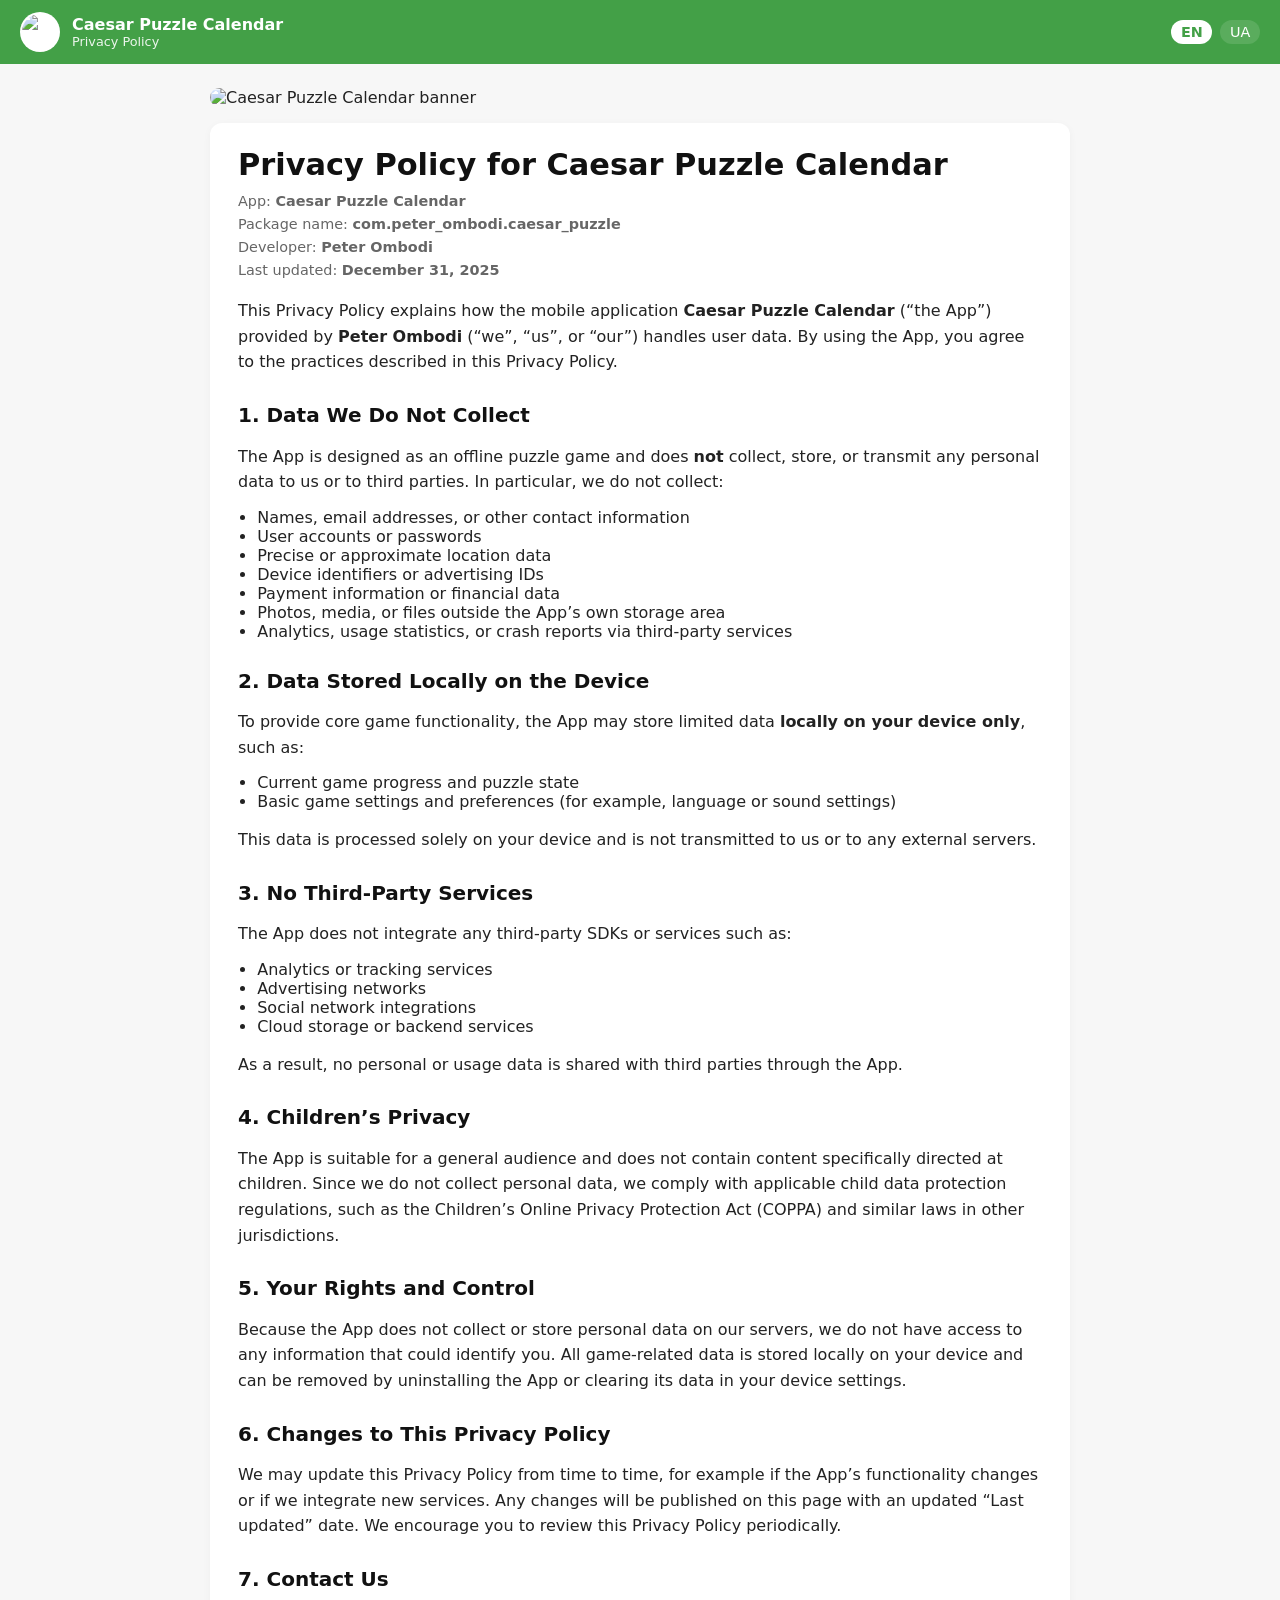
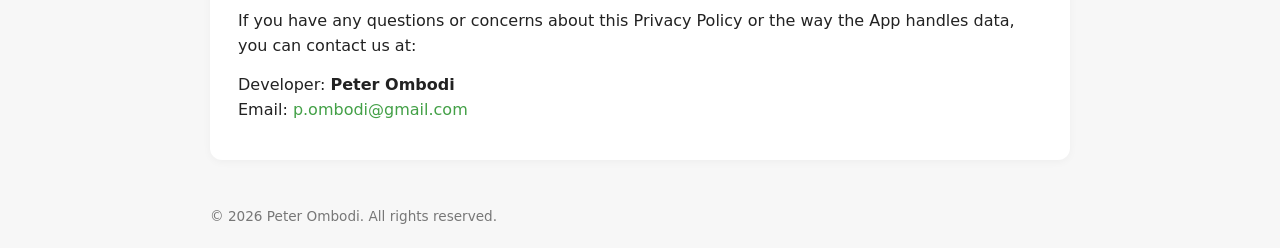
==== en/index.html @ b427f7bf "Create index.html" ====
<!DOCTYPE html>
<html lang="en">
<head>
  <meta charset="UTF-8" />
  <title>Privacy Policy – Caesar Puzzle Calendar</title>
  <meta name="viewport" content="width=device-width, initial-scale=1.0" />
  <meta
    name="description"
    content="Privacy Policy for the Caesar Puzzle Calendar mobile application by Peter Ombodi."
  />
  <link rel="icon" type="image/png" href="../assets/favicon_64.png" />
  <style>
    :root {
      --accent: #43a047;
    }

    * {
      box-sizing: border-box;
    }

    body {
      margin: 0;
      font-family: system-ui, -apple-system, BlinkMacSystemFont, "Segoe UI",
        sans-serif;
      background-color: #f7f7f7;
      color: #222;
    }

    header {
      background: var(--accent);
      color: #fff;
      padding: 0.75rem 1.25rem;
      display: flex;
      align-items: center;
      justify-content: space-between;
    }

    .brand {
      display: flex;
      align-items: center;
      gap: 0.75rem;
    }

    .brand img.logo {
      width: 40px;
      height: 40px;
      border-radius: 50%;
      background: #fff;
      padding: 2px;
    }

    .brand-title {
      display: flex;
      flex-direction: column;
      line-height: 1.2;
    }

    .brand-title span:first-child {
      font-weight: 600;
    }

    nav.lang-switch {
      display: flex;
      gap: 0.5rem;
      font-size: 0.9rem;
    }

    nav.lang-switch a,
    nav.lang-switch span {
      padding: 0.25rem 0.6rem;
      border-radius: 999px;
      text-decoration: none;
    }

    nav.lang-switch a {
      background: rgba(255, 255, 255, 0.12);
      color: #fff;
    }

    nav.lang-switch a:hover {
      background: rgba(255, 255, 255, 0.22);
    }

    nav.lang-switch span.active {
      background: #fff;
      color: var(--accent);
      font-weight: 600;
    }

    .banner {
      max-width: 900px;
      margin: 1.5rem auto 0;
      padding: 0 1.25rem;
    }

    .banner img {
      width: 100%;
      max-width: 1024px;
      border-radius: 12px;
      display: block;
      margin: 0 auto;
    }

    main {
      max-width: 900px;
      margin: 1rem auto 3rem;
      padding: 0 1.25rem;
    }

    .card {
      background: #fff;
      border-radius: 12px;
      padding: 1.5rem 1.75rem;
      box-shadow: 0 2px 8px rgba(0, 0, 0, 0.04);
    }

    h1, h2 {
      color: #111;
    }

    h1 {
      font-size: 1.9rem;
      margin-top: 0;
      margin-bottom: 0.5rem;
    }

    h2 {
      margin-top: 1.75rem;
      font-size: 1.25rem;
    }

    p {
      margin: 0.3rem 0 0.8rem;
      line-height: 1.6;
    }

    .meta {
      font-size: 0.9rem;
      color: #666;
      margin-bottom: 1rem;
    }

    ul {
      padding-left: 1.2rem;
      margin-top: 0.2rem;
    }

    a {
      color: var(--accent);
      text-decoration: none;
    }

    a:hover {
      text-decoration: underline;
    }

    footer {
      max-width: 900px;
      margin: 0 auto 1.5rem;
      padding: 0 1.25rem;
      font-size: 0.85rem;
      color: #777;
    }
  </style>
</head>
<body>
  <header>
    <div class="brand">
      <img src="../assets/icon_512.png" alt="Caesar Puzzle Calendar logo" class="logo" />
      <div class="brand-title">
        <span>Caesar Puzzle Calendar</span>
        <span style="font-size: 0.8rem; opacity: 0.9;">Privacy Policy</span>
      </div>
    </div>
    <nav class="lang-switch" aria-label="Language switcher">
      <span class="active">EN</span>
      <a href="../ua/">UA</a>
    </nav>
  </header>

  <div class="banner">
    <img src="../assets/banner.png" alt="Caesar Puzzle Calendar banner" />
  </div>

  <main>
    <section class="card">
      <h1>Privacy Policy for Caesar Puzzle Calendar</h1>
      <p class="meta">
        App: <strong>Caesar Puzzle Calendar</strong><br />
        Package name: <strong>com.peter_ombodi.caesar_puzzle</strong><br />
        Developer: <strong>Peter Ombodi</strong><br />
        Last updated: <strong>December 31, 2025</strong>
      </p>

      <p>
        This Privacy Policy explains how the mobile application
        <strong>Caesar Puzzle Calendar</strong> (“the App”) provided by
        <strong>Peter Ombodi</strong> (“we”, “us”, or “our”) handles user data.
        By using the App, you agree to the practices described in this Privacy Policy.
      </p>

      <h2>1. Data We Do Not Collect</h2>
      <p>
        The App is designed as an offline puzzle game and does
        <strong>not</strong> collect, store, or transmit any personal data to
        us or to third parties. In particular, we do not collect:
      </p>
      <ul>
        <li>Names, email addresses, or other contact information</li>
        <li>User accounts or passwords</li>
        <li>Precise or approximate location data</li>
        <li>Device identifiers or advertising IDs</li>
        <li>Payment information or financial data</li>
        <li>Photos, media, or files outside the App’s own storage area</li>
        <li>Analytics, usage statistics, or crash reports via third-party services</li>
      </ul>

      <h2>2. Data Stored Locally on the Device</h2>
      <p>
        To provide core game functionality, the App may store limited data
        <strong>locally on your device only</strong>, such as:
      </p>
      <ul>
        <li>Current game progress and puzzle state</li>
        <li>Basic game settings and preferences (for example, language or sound settings)</li>
      </ul>
      <p>
        This data is processed solely on your device and is not transmitted to us
        or to any external servers.
      </p>

      <h2>3. No Third-Party Services</h2>
      <p>
        The App does not integrate any third-party SDKs or services such as:
      </p>
      <ul>
        <li>Analytics or tracking services</li>
        <li>Advertising networks</li>
        <li>Social network integrations</li>
        <li>Cloud storage or backend services</li>
      </ul>
      <p>
        As a result, no personal or usage data is shared with third parties
        through the App.
      </p>

      <h2>4. Children’s Privacy</h2>
      <p>
        The App is suitable for a general audience and does not contain content
        specifically directed at children. Since we do not collect personal
        data, we comply with applicable child data protection regulations, such
        as the Children’s Online Privacy Protection Act (COPPA) and similar
        laws in other jurisdictions.
      </p>

      <h2>5. Your Rights and Control</h2>
      <p>
        Because the App does not collect or store personal data on our servers,
        we do not have access to any information that could identify you. All
        game-related data is stored locally on your device and can be removed by
        uninstalling the App or clearing its data in your device settings.
      </p>

      <h2>6. Changes to This Privacy Policy</h2>
      <p>
        We may update this Privacy Policy from time to time, for example if the
        App’s functionality changes or if we integrate new services. Any changes
        will be published on this page with an updated “Last updated” date. We
        encourage you to review this Privacy Policy periodically.
      </p>

      <h2>7. Contact Us</h2>
      <p>
        If you have any questions or concerns about this Privacy Policy or the
        way the App handles data, you can contact us at:
      </p>
      <p>
        Developer: <strong>Peter Ombodi</strong><br />
        Email: <a href="mailto:p.ombodi@gmail.com">p.ombodi@gmail.com</a>
      </p>
    </section>
  </main>

  <footer>
    © <span id="year"></span> Peter Ombodi. All rights reserved.
  </footer>

  <script>
    document.getElementById("year").textContent = new Date().getFullYear();
  </script>
</body>
</html>
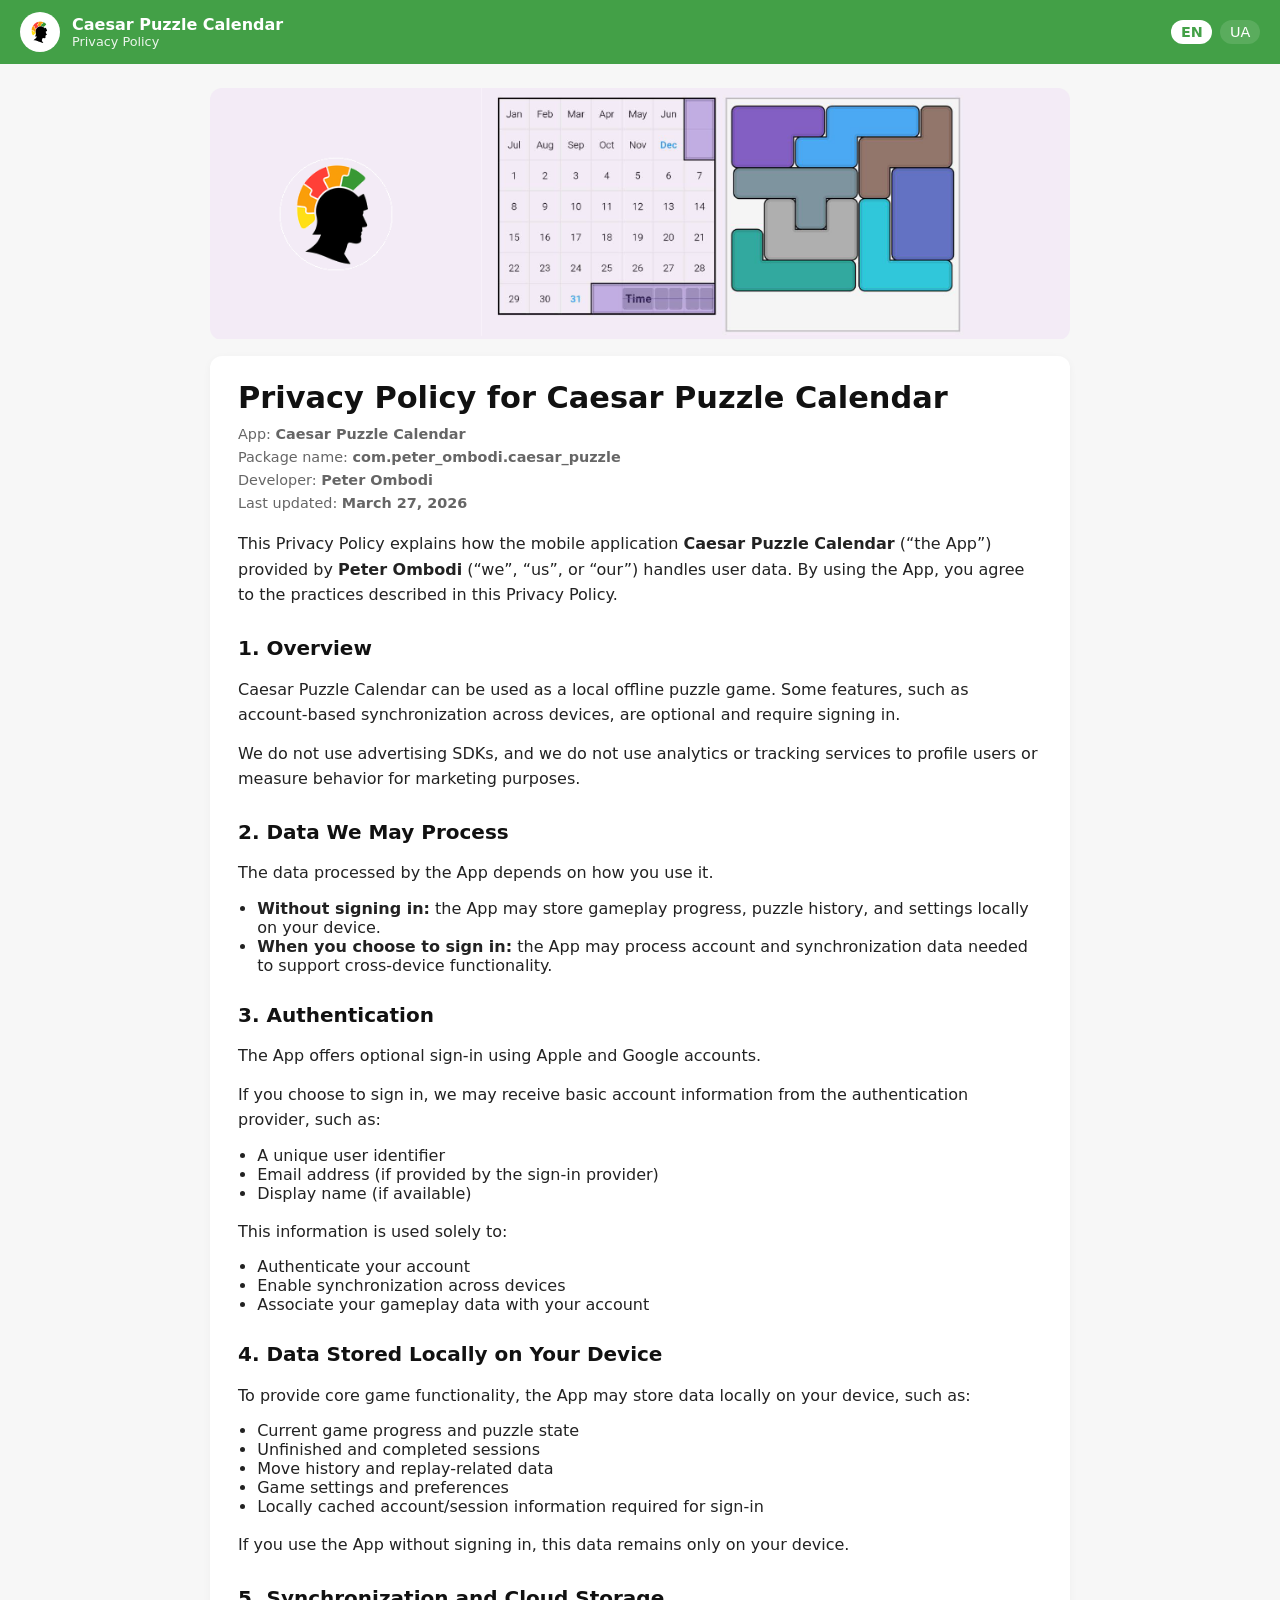
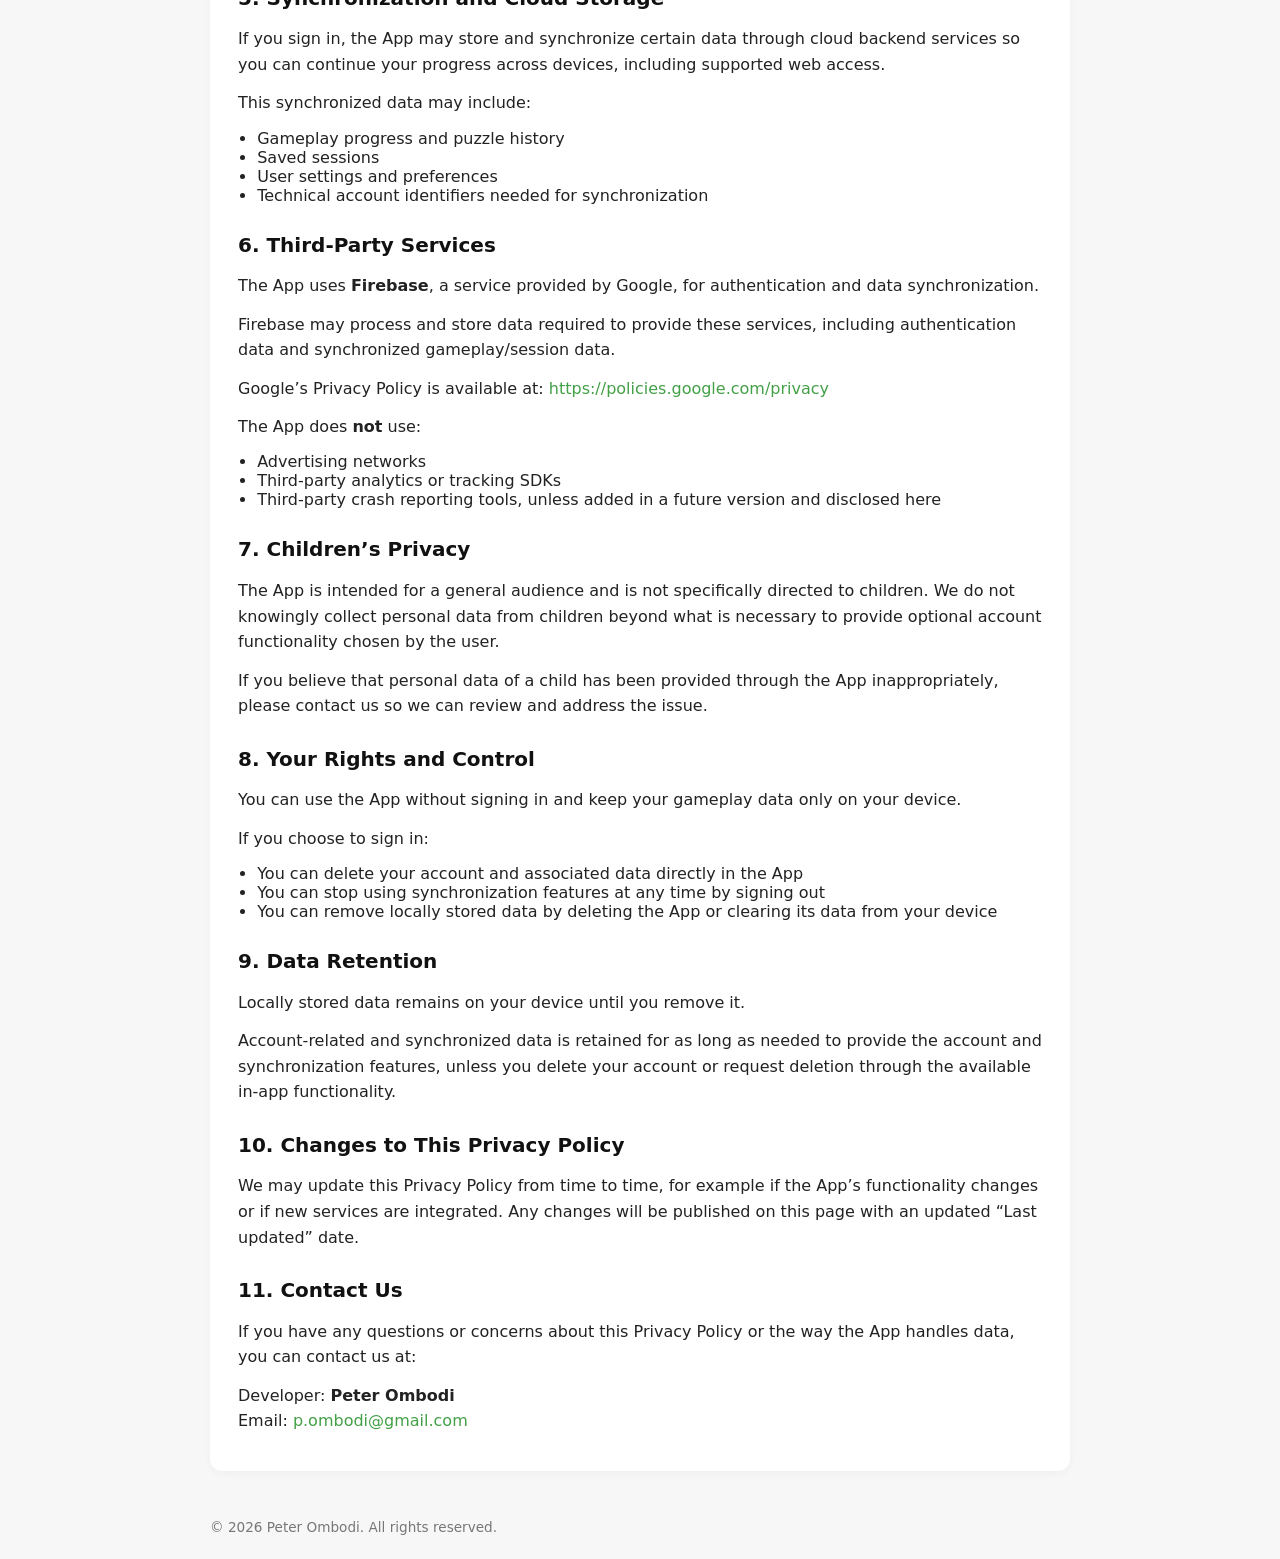
==== commit dc31a402: "Update index.html" ====
--- a/en/index.html
+++ b/en/index.html
@@ -189,7 +189,7 @@
         App: <strong>Caesar Puzzle Calendar</strong><br />
         Package name: <strong>com.peter_ombodi.caesar_puzzle</strong><br />
         Developer: <strong>Peter Ombodi</strong><br />
-        Last updated: <strong>December 31, 2025</strong>
+        Last updated: <strong>March 27, 2026</strong>
       </p>
 
       <p>
@@ -199,80 +199,152 @@
         By using the App, you agree to the practices described in this Privacy Policy.
       </p>
 
-      <h2>1. Data We Do Not Collect</h2>
-      <p>
-        The App is designed as an offline puzzle game and does
-        <strong>not</strong> collect, store, or transmit any personal data to
-        us or to third parties. In particular, we do not collect:
-      </p>
-      <ul>
-        <li>Names, email addresses, or other contact information</li>
-        <li>User accounts or passwords</li>
-        <li>Precise or approximate location data</li>
-        <li>Device identifiers or advertising IDs</li>
-        <li>Payment information or financial data</li>
-        <li>Photos, media, or files outside the App’s own storage area</li>
-        <li>Analytics, usage statistics, or crash reports via third-party services</li>
-      </ul>
-
-      <h2>2. Data Stored Locally on the Device</h2>
-      <p>
-        To provide core game functionality, the App may store limited data
-        <strong>locally on your device only</strong>, such as:
+      <h2>1. Overview</h2>
+      <p>
+        Caesar Puzzle Calendar can be used as a local offline puzzle game.
+        Some features, such as account-based synchronization across devices,
+        are optional and require signing in.
+      </p>
+      <p>
+        We do not use advertising SDKs, and we do not use analytics or tracking
+        services to profile users or measure behavior for marketing purposes.
+      </p>
+
+      <h2>2. Data We May Process</h2>
+      <p>
+        The data processed by the App depends on how you use it.
+      </p>
+      <ul>
+        <li>
+          <strong>Without signing in:</strong> the App may store gameplay progress,
+          puzzle history, and settings locally on your device.
+        </li>
+        <li>
+          <strong>When you choose to sign in:</strong> the App may process account
+          and synchronization data needed to support cross-device functionality.
+        </li>
+      </ul>
+
+      <h2>3. Authentication</h2>
+      <p>
+        The App offers optional sign-in using Apple and Google accounts.
+      </p>
+      <p>
+        If you choose to sign in, we may receive basic account information from the
+        authentication provider, such as:
+      </p>
+      <ul>
+        <li>A unique user identifier</li>
+        <li>Email address (if provided by the sign-in provider)</li>
+        <li>Display name (if available)</li>
+      </ul>
+      <p>
+        This information is used solely to:
+      </p>
+      <ul>
+        <li>Authenticate your account</li>
+        <li>Enable synchronization across devices</li>
+        <li>Associate your gameplay data with your account</li>
+      </ul>
+
+      <h2>4. Data Stored Locally on Your Device</h2>
+      <p>
+        To provide core game functionality, the App may store data locally on your device, such as:
       </p>
       <ul>
         <li>Current game progress and puzzle state</li>
-        <li>Basic game settings and preferences (for example, language or sound settings)</li>
-      </ul>
-      <p>
-        This data is processed solely on your device and is not transmitted to us
-        or to any external servers.
-      </p>
-
-      <h2>3. No Third-Party Services</h2>
-      <p>
-        The App does not integrate any third-party SDKs or services such as:
-      </p>
-      <ul>
-        <li>Analytics or tracking services</li>
+        <li>Unfinished and completed sessions</li>
+        <li>Move history and replay-related data</li>
+        <li>Game settings and preferences</li>
+        <li>Locally cached account/session information required for sign-in</li>
+      </ul>
+      <p>
+        If you use the App without signing in, this data remains only on your device.
+      </p>
+
+      <h2>5. Synchronization and Cloud Storage</h2>
+      <p>
+        If you sign in, the App may store and synchronize certain data through
+        cloud backend services so you can continue your progress across devices,
+        including supported web access.
+      </p>
+      <p>
+        This synchronized data may include:
+      </p>
+      <ul>
+        <li>Gameplay progress and puzzle history</li>
+        <li>Saved sessions</li>
+        <li>User settings and preferences</li>
+        <li>Technical account identifiers needed for synchronization</li>
+      </ul>
+
+      <h2>6. Third-Party Services</h2>
+      <p>
+        The App uses <strong>Firebase</strong>, a service provided by Google, for
+        authentication and data synchronization.
+      </p>
+      <p>
+        Firebase may process and store data required to provide these services,
+        including authentication data and synchronized gameplay/session data.
+      </p>
+      <p>
+        Google’s Privacy Policy is available at:
+        <a href="https://policies.google.com/privacy">https://policies.google.com/privacy</a>
+      </p>
+      <p>
+        The App does <strong>not</strong> use:
+      </p>
+      <ul>
         <li>Advertising networks</li>
-        <li>Social network integrations</li>
-        <li>Cloud storage or backend services</li>
-      </ul>
-      <p>
-        As a result, no personal or usage data is shared with third parties
-        through the App.
-      </p>
-
-      <h2>4. Children’s Privacy</h2>
-      <p>
-        The App is suitable for a general audience and does not contain content
-        specifically directed at children. Since we do not collect personal
-        data, we comply with applicable child data protection regulations, such
-        as the Children’s Online Privacy Protection Act (COPPA) and similar
-        laws in other jurisdictions.
-      </p>
-
-      <h2>5. Your Rights and Control</h2>
-      <p>
-        Because the App does not collect or store personal data on our servers,
-        we do not have access to any information that could identify you. All
-        game-related data is stored locally on your device and can be removed by
-        uninstalling the App or clearing its data in your device settings.
-      </p>
-
-      <h2>6. Changes to This Privacy Policy</h2>
-      <p>
-        We may update this Privacy Policy from time to time, for example if the
-        App’s functionality changes or if we integrate new services. Any changes
-        will be published on this page with an updated “Last updated” date. We
-        encourage you to review this Privacy Policy periodically.
-      </p>
-
-      <h2>7. Contact Us</h2>
-      <p>
-        If you have any questions or concerns about this Privacy Policy or the
-        way the App handles data, you can contact us at:
+        <li>Third-party analytics or tracking SDKs</li>
+        <li>Third-party crash reporting tools, unless added in a future version and disclosed here</li>
+      </ul>
+
+      <h2>7. Children’s Privacy</h2>
+      <p>
+        The App is intended for a general audience and is not specifically directed to children.
+        We do not knowingly collect personal data from children beyond what is necessary to provide
+        optional account functionality chosen by the user.
+      </p>
+      <p>
+        If you believe that personal data of a child has been provided through the App inappropriately,
+        please contact us so we can review and address the issue.
+      </p>
+
+      <h2>8. Your Rights and Control</h2>
+      <p>
+        You can use the App without signing in and keep your gameplay data only on your device.
+      </p>
+      <p>
+        If you choose to sign in:
+      </p>
+      <ul>
+        <li>You can delete your account and associated data directly in the App</li>
+        <li>You can stop using synchronization features at any time by signing out</li>
+        <li>You can remove locally stored data by deleting the App or clearing its data from your device</li>
+      </ul>
+
+      <h2>9. Data Retention</h2>
+      <p>
+        Locally stored data remains on your device until you remove it.
+      </p>
+      <p>
+        Account-related and synchronized data is retained for as long as needed to provide
+        the account and synchronization features, unless you delete your account or request deletion
+        through the available in-app functionality.
+      </p>
+
+      <h2>10. Changes to This Privacy Policy</h2>
+      <p>
+        We may update this Privacy Policy from time to time, for example if the App’s
+        functionality changes or if new services are integrated. Any changes will be published
+        on this page with an updated “Last updated” date.
+      </p>
+
+      <h2>11. Contact Us</h2>
+      <p>
+        If you have any questions or concerns about this Privacy Policy or the way the App handles data,
+        you can contact us at:
       </p>
       <p>
         Developer: <strong>Peter Ombodi</strong><br />
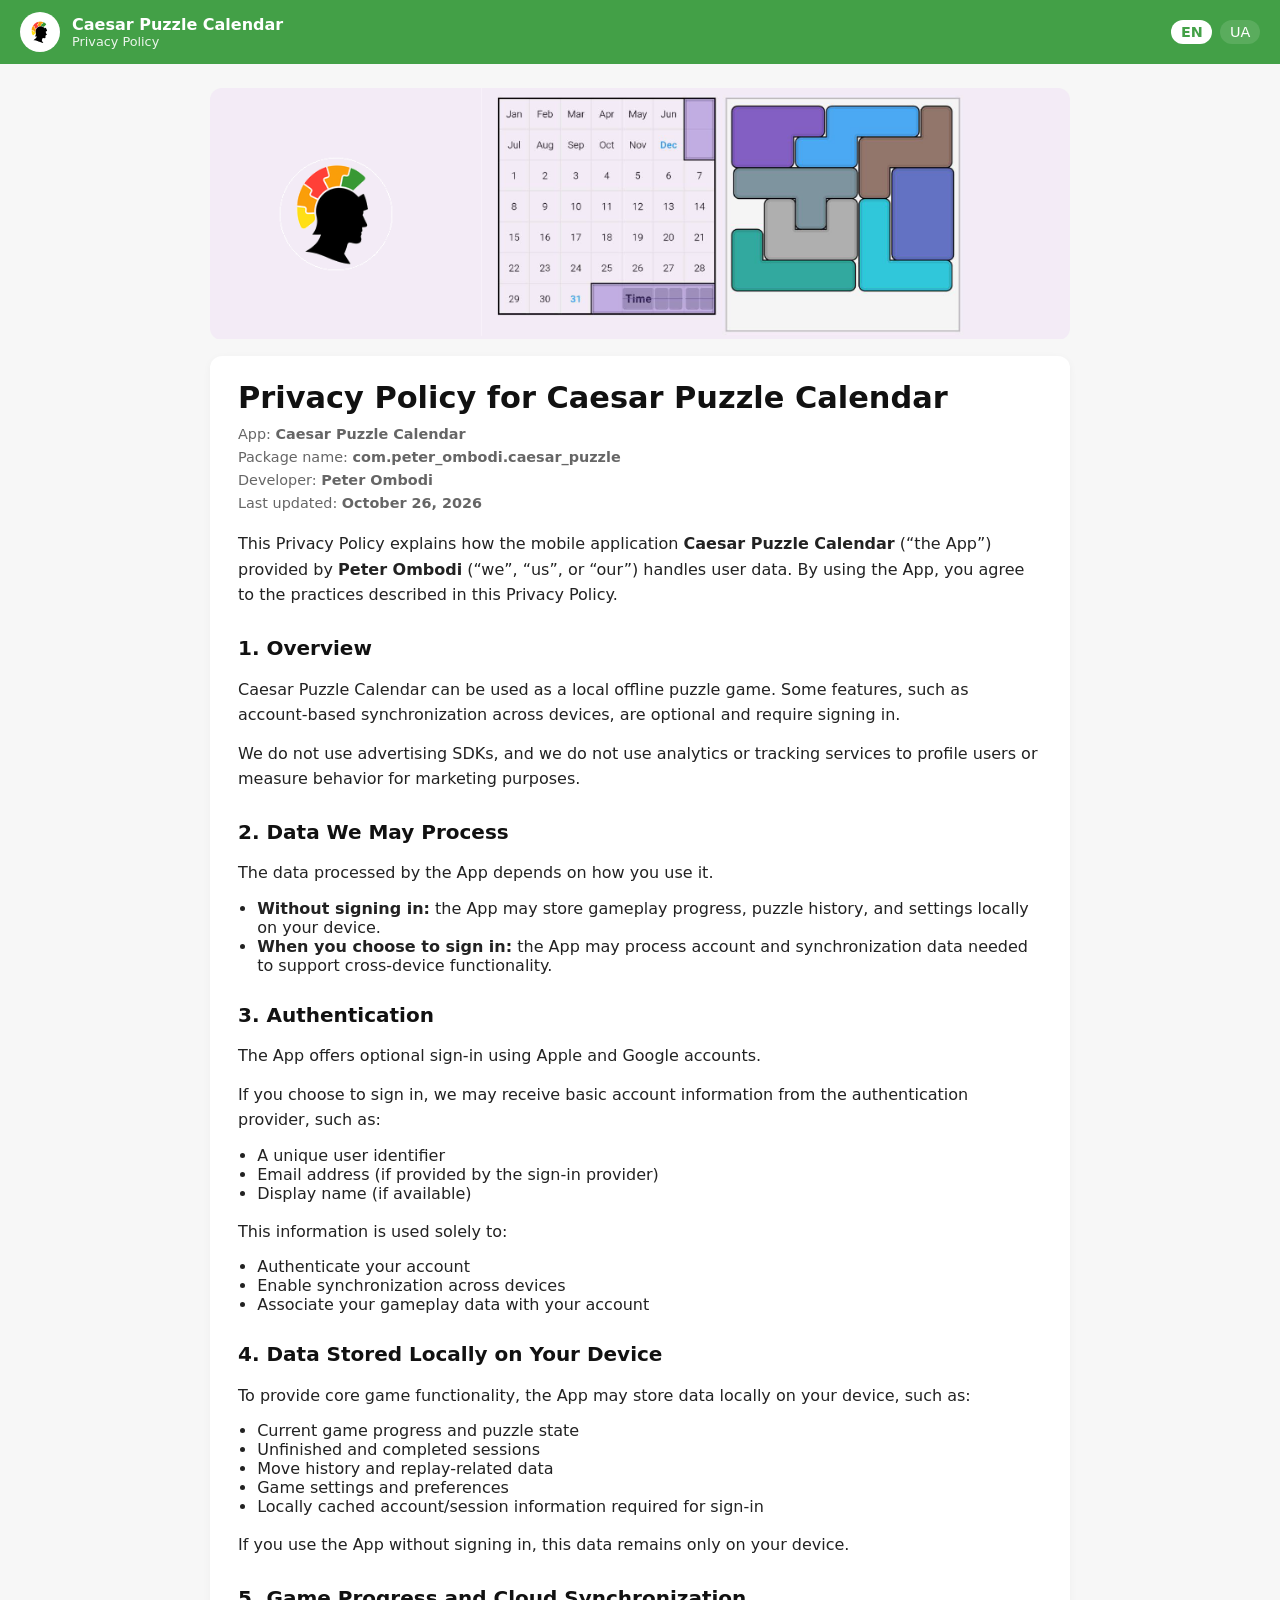
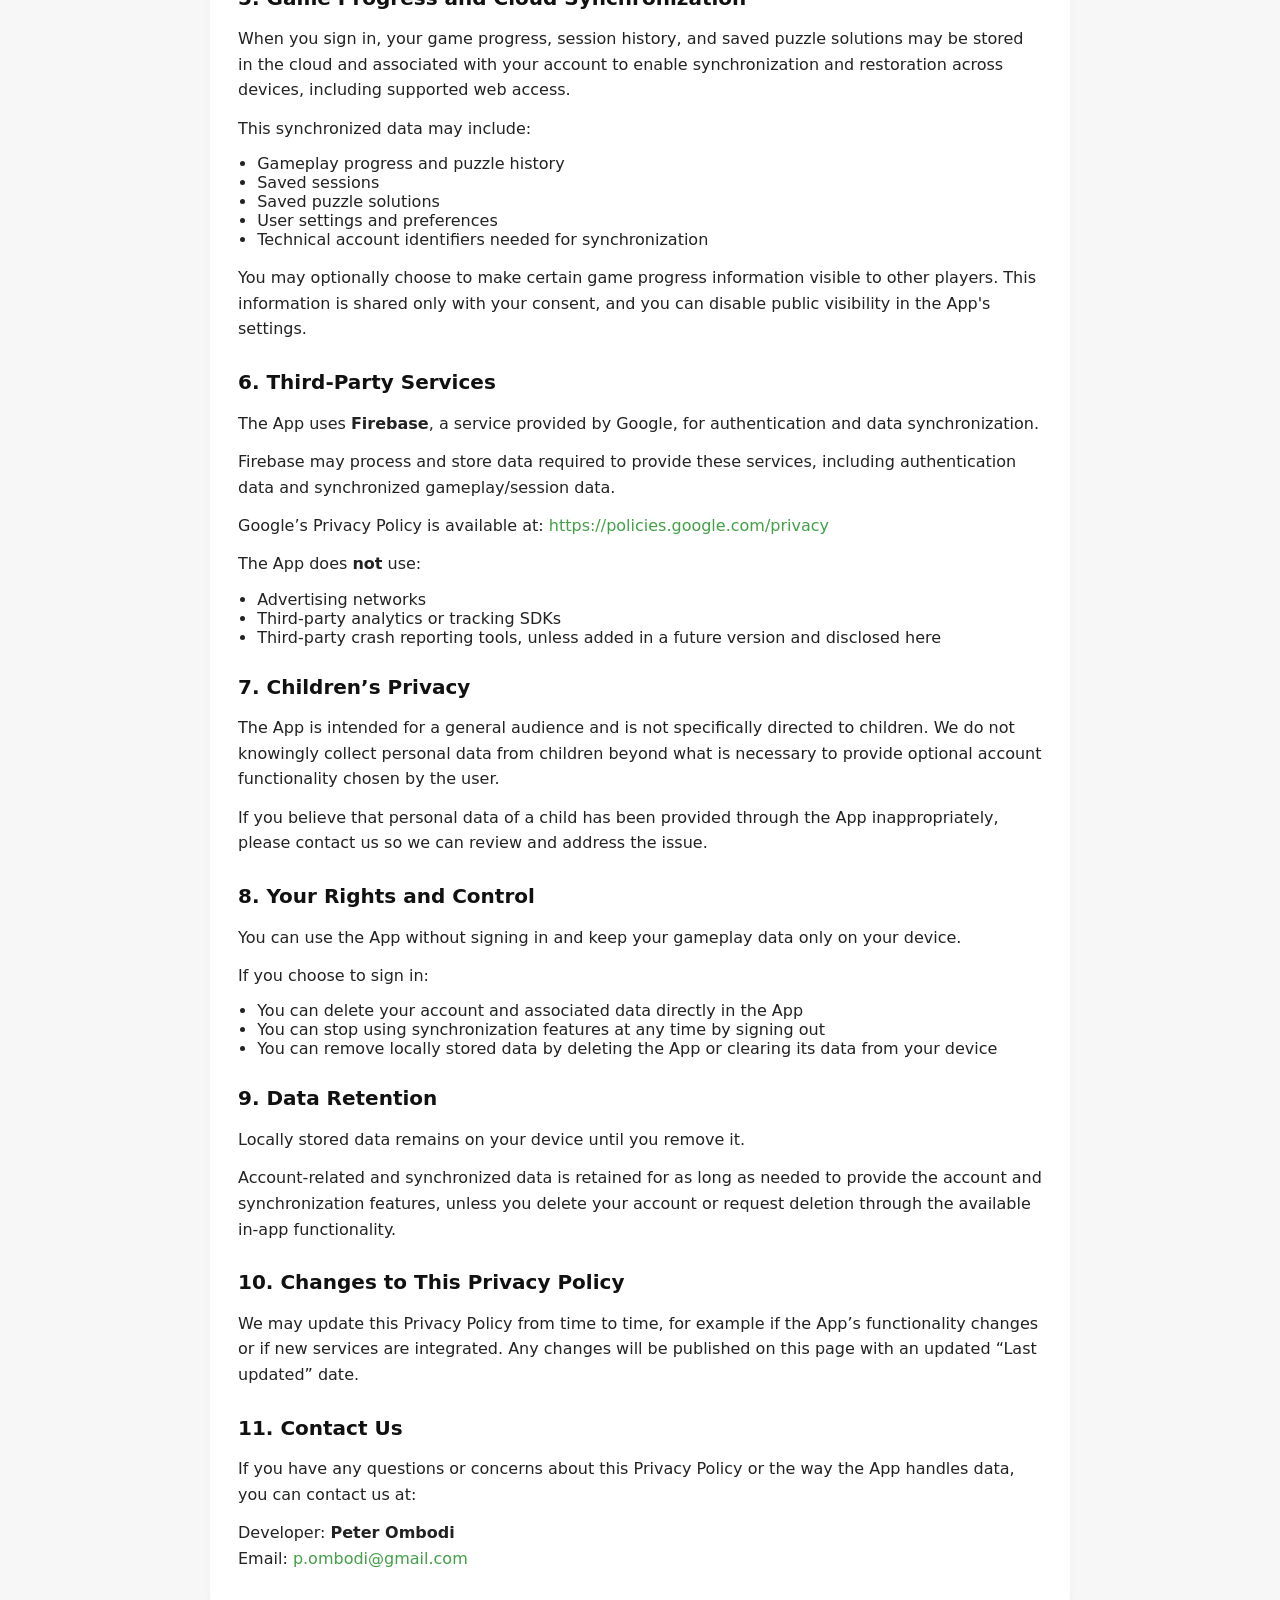
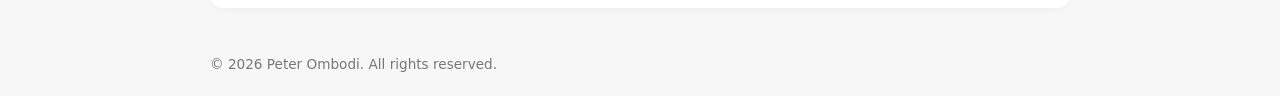
==== commit fb8b8dab: "Disclose optional public game progress sharing" ====
--- a/en/index.html
+++ b/en/index.html
@@ -189,7 +189,7 @@
         App: <strong>Caesar Puzzle Calendar</strong><br />
         Package name: <strong>com.peter_ombodi.caesar_puzzle</strong><br />
         Developer: <strong>Peter Ombodi</strong><br />
-        Last updated: <strong>March 27, 2026</strong>
+        Last updated: <strong>October 26, 2026</strong>
       </p>
 
       <p>
@@ -262,11 +262,12 @@
         If you use the App without signing in, this data remains only on your device.
       </p>
 
-      <h2>5. Synchronization and Cloud Storage</h2>
-      <p>
-        If you sign in, the App may store and synchronize certain data through
-        cloud backend services so you can continue your progress across devices,
-        including supported web access.
+      <h2>5. Game Progress and Cloud Synchronization</h2>
+      <p>
+        When you sign in, your game progress, session history, and saved puzzle
+        solutions may be stored in the cloud and associated with your account
+        to enable synchronization and restoration across devices, including
+        supported web access.
       </p>
       <p>
         This synchronized data may include:
@@ -274,9 +275,16 @@
       <ul>
         <li>Gameplay progress and puzzle history</li>
         <li>Saved sessions</li>
+        <li>Saved puzzle solutions</li>
         <li>User settings and preferences</li>
         <li>Technical account identifiers needed for synchronization</li>
       </ul>
+
+      <p>
+        You may optionally choose to make certain game progress information visible
+        to other players. This information is shared only with your consent, and
+        you can disable public visibility in the App's settings.
+      </p>
 
       <h2>6. Third-Party Services</h2>
       <p>
